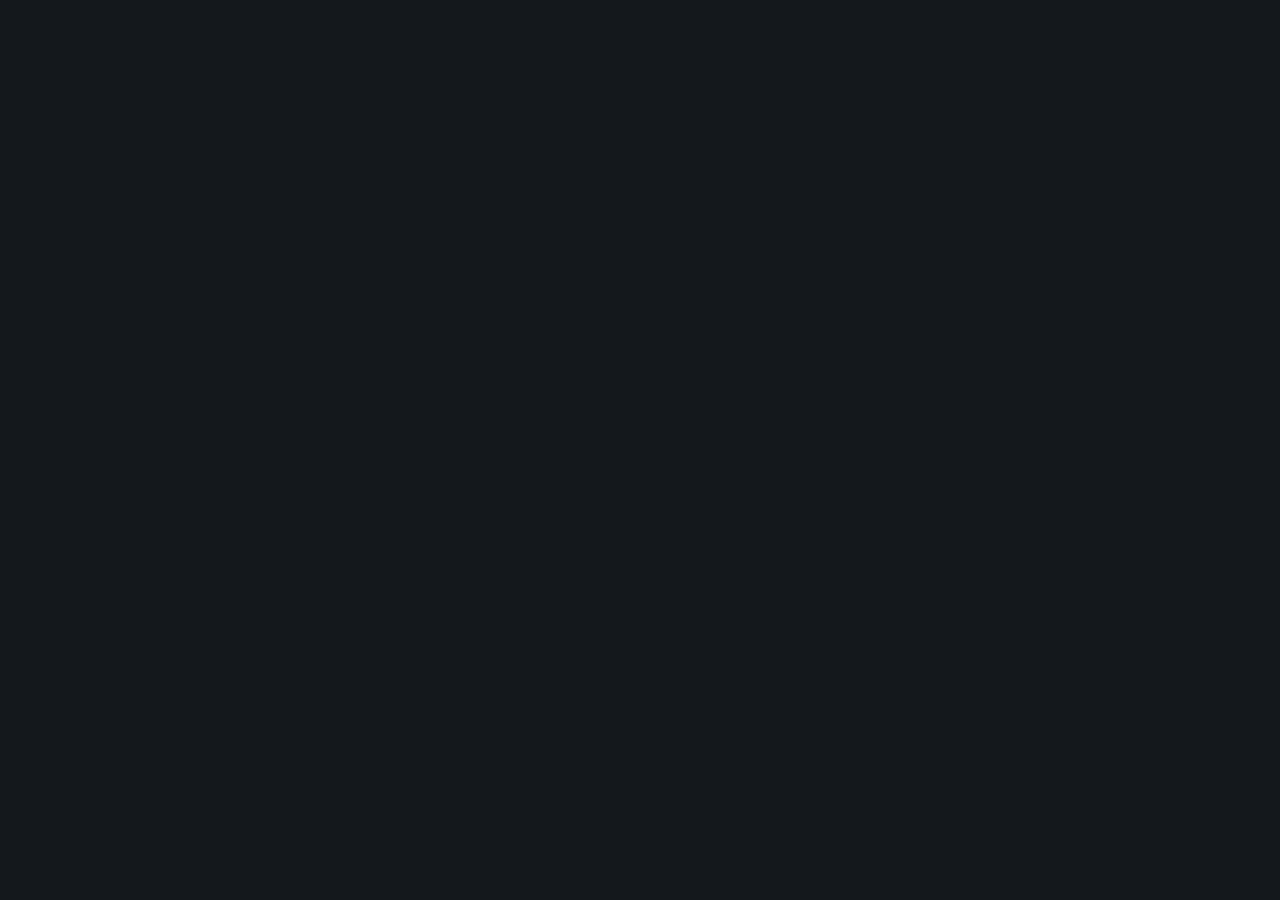
==== index.html @ e414489f "Create index.html" ====
<!DOCTYPE html>
<html lang="pt-BR">
<head>
<meta charset="UTF-8">
<meta name="viewport" content="width=device-width, initial-scale=1.0">
<title>Aula Gratuita: Direção Hidráulica | Odirlei Gobbo</title>
<meta name="description" content="Aula gratuita — como transformar direção hidráulica em um dos serviços mais rentáveis da sua oficina.">

<link rel="preconnect" href="https://fonts.googleapis.com">
<link rel="preconnect" href="https://fonts.gstatic.com" crossorigin>
<link href="https://fonts.googleapis.com/css2?family=Bebas+Neue&family=IBM+Plex+Sans:wght@400;500;600;700&family=IBM+Plex+Mono:wght@400;500;600;700&display=swap" rel="stylesheet">

<style>
  :root{
    --bg: #14181c;
    --bg-panel: #1c2228;
    --bg-panel-2: #222a31;
    --steel: #3c454e;
    --steel-line: #2b323a;
    --accent: #dc1409;
    --accent-2: #2b1c68;
    --accent-2-light: #9f98bb;
    --accent-dim: #a30f07;
    --accent-glow: rgba(220,20,9,0.35);
    --text: #ece7dc;
    --text-dim: #9aa4ac;
    --text-faint: #626b72;
    --paper: #f4f2ec;
    --radius: 4px;
  }
  *{ box-sizing:border-box; margin:0; padding:0; }
  html{ scroll-behavior:smooth; }
  body{
    background: var(--bg);
    background-image:
      radial-gradient(circle at 15% 0%, rgba(220,20,9,0.06), transparent 45%),
      repeating-linear-gradient(135deg, rgba(255,255,255,0.012) 0px, rgba(255,255,255,0.012) 1px, transparent 1px, transparent 8px);
    color: var(--text);
    font-family:'IBM Plex Sans', sans-serif;
    -webkit-font-smoothing: antialiased;
  }
  a{ color:inherit; }
  img{ max-width:100%; display:block; }
  .display{ font-family:'Bebas Neue', sans-serif; letter-spacing:0.01em; }
  .mono{ font-family:'IBM Plex Mono', monospace; }
  .wrap{ max-width: 720px; margin:0 auto; padding: 0 20px; }
  section{ padding: 48px 0; }
  .eyebrow{ font-size:12px; letter-spacing:0.14em; text-transform:uppercase; font-weight:700; margin-bottom:12px; }
  .eyebrow.blue{ color: var(--accent-2-light); }
  .eyebrow.red{ color: var(--accent); }
  h2.display{ font-size: 30px; line-height:1.05; margin-bottom:16px; }
  p.lead{ color: var(--text-dim); font-size:16px; line-height:1.6; }

  header.topbar{
    display:flex; align-items:center; justify-content:center;
    padding: 18px 20px;
    border-bottom: 1px solid var(--steel-line);
  }
  .brand-mark{ height:42px; padding:5px 10px; background:var(--paper); border-radius:8px; display:flex; align-items:center; }
  .brand-mark img{ height:100%; width:auto; }

  .hero{ padding-top: 36px; text-align:center; }
  h1.display{
    font-size: 40px; line-height: 1.0; margin-bottom:16px;
  }
  h1.display .hl{ color: var(--accent); }
  .hero-sub{ color:var(--text-dim); font-size:16px; line-height:1.6; max-width:52ch; margin:0 auto 8px; }

  /* video */
  .video-wrap{
    position:relative; aspect-ratio:16/9; border-radius:var(--radius); overflow:hidden;
    border:1px solid var(--steel-line); background:#000; cursor:pointer; margin: 28px 0 20px;
  }
  .video-wrap img{ width:100%;
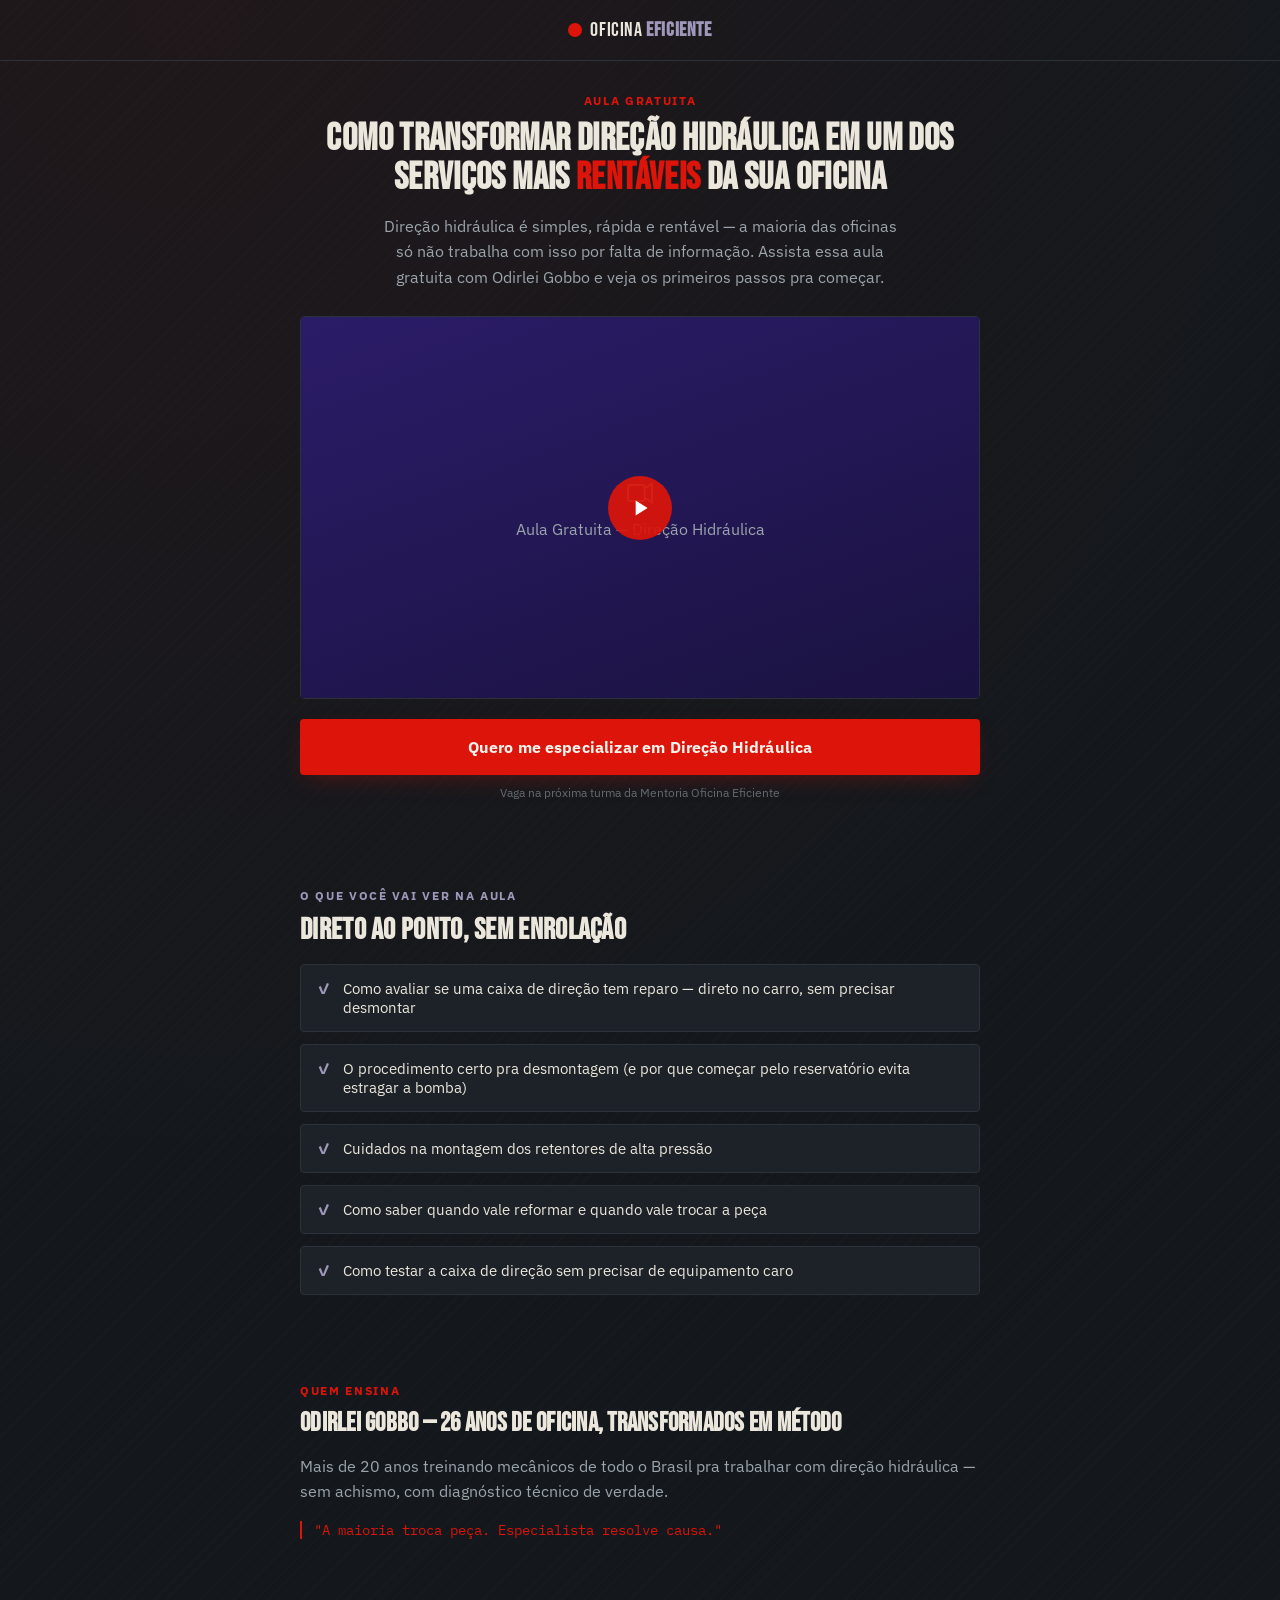
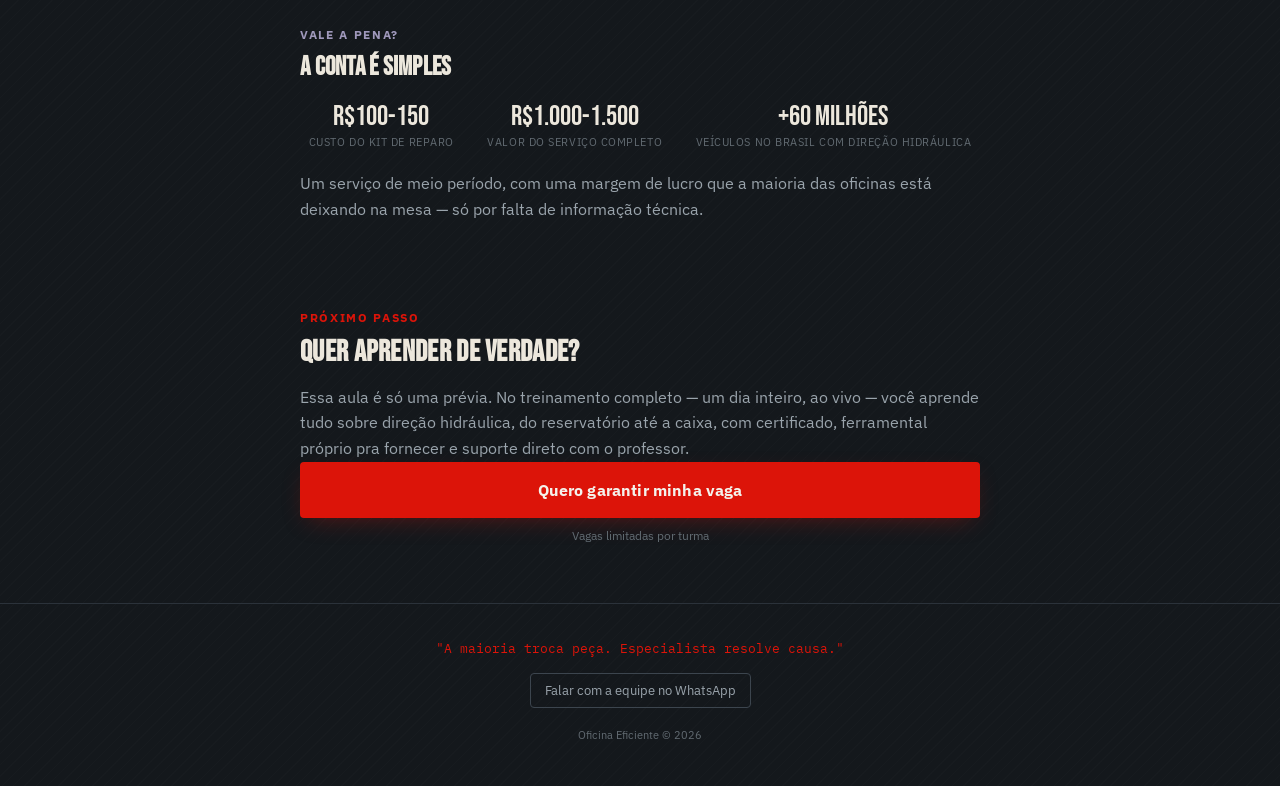
==== commit 0787d619: "Update index.html" ====
--- a/index.html
+++ b/index.html
@@ -20,8 +20,6 @@
     --accent: #dc1409;
     --accent-2: #2b1c68;
     --accent-2-light: #9f98bb;
-    --accent-dim: #a30f07;
-    --accent-glow: rgba(220,20,9,0.35);
     --text: #ece7dc;
     --text-dim: #9aa4ac;
     --text-faint: #626b72;
@@ -44,7 +42,7 @@
   .display{ font-family:'Bebas Neue', sans-serif; letter-spacing:0.01em; }
   .mono{ font-family:'IBM Plex Mono', monospace; }
   .wrap{ max-width: 720px; margin:0 auto; padding: 0 20px; }
-  section{ padding: 48px 0; }
+  section{ padding: 44px 0; }
   .eyebrow{ font-size:12px; letter-spacing:0.14em; text-transform:uppercase; font-weight:700; margin-bottom:12px; }
   .eyebrow.blue{ color: var(--accent-2-light); }
   .eyebrow.red{ color: var(--accent); }
@@ -56,19 +54,154 @@
     padding: 18px 20px;
     border-bottom: 1px solid var(--steel-line);
   }
-  .brand-mark{ height:42px; padding:5px 10px; background:var(--paper); border-radius:8px; display:flex; align-items:center; }
-  .brand-mark img{ height:100%; width:auto; }
-
-  .hero{ padding-top: 36px; text-align:center; }
-  h1.display{
-    font-size: 40px; line-height: 1.0; margin-bottom:16px;
-  }
+  .brand-mark{
+    display:flex; align-items:center; gap:8px;
+  }
+  .brand-mark .dot{
+    width:14px; height:14px; border-radius:50%; background:var(--accent);
+  }
+  .brand-mark span{
+    font-family:'Bebas Neue', sans-serif; font-size:20px; letter-spacing:0.03em; color:var(--text);
+  }
+  .brand-mark span b{ color: var(--accent-2-light); }
+
+  .hero{ padding-top: 32px; text-align:center; }
+  h1.display{ font-size: 38px; line-height: 1.02; margin-bottom:16px; }
   h1.display .hl{ color: var(--accent); }
   .hero-sub{ color:var(--text-dim); font-size:16px; line-height:1.6; max-width:52ch; margin:0 auto 8px; }
 
-  /* video */
   .video-wrap{
     position:relative; aspect-ratio:16/9; border-radius:var(--radius); overflow:hidden;
-    border:1px solid var(--steel-line); background:#000; cursor:pointer; margin: 28px 0 20px;
-  }
-  .video-wrap img{ width:100%;
+    border:1px solid var(--steel-line); background:#000; cursor:pointer; margin: 26px 0 20px;
+  }
+  .video-wrap img{ width:100%; height:100%; object-fit:cover; opacity:0.85; }
+  .video-wrap iframe{ width:100%; height:100%; border:none; }
+  .video-fallback{
+    position:absolute; inset:0; display:flex; align-items:center; justify-content:center;
+    background: linear-gradient(160deg, var(--accent-2), #1a1240); flex-direction:column; gap:10px; color:var(--text-dim);
+  }
+  .video-play{ position:absolute; inset:0; display:flex; align-items:center; justify-content:center; z-index:2; pointer-events:none; }
+  .video-play .circle{
+    width:64px; height:64px; border-radius:50%; background:rgba(220,20,9,0.92);
+    display:flex; align-items:center; justify-content:center;
+  }
+  .video-play svg{ width:26px; height:26px; }
+
+  .cta-btn{
+    display:block; text-align:center; background:var(--accent); color:var(--paper);
+    font-weight:700; font-size:16px; letter-spacing:0.01em;
+    padding:18px 24px; border-radius: var(--radius); text-decoration:none;
+    box-shadow: 0 8px 24px -8px rgba(220,20,9,0.35);
+  }
+  .cta-btn:hover{ background:#f0271a; }
+  .cta-sub{ text-align:center; font-size:12px; color:var(--text-faint); margin-top:10px; }
+
+  .learn-list{ list-style:none; margin-top:18px; display:flex; flex-direction:column; gap:12px; }
+  .learn-list li{
+    display:flex; gap:12px; align-items:flex-start;
+    background: var(--bg-panel); border:1px solid var(--steel-line); border-radius:var(--radius);
+    padding:14px 16px; font-size:15px; color:var(--text);
+  }
+  .learn-list li .ok{ color: var(--accent-2-light); font-weight:700; flex-shrink:0; }
+
+  .authority-quote{
+    margin-top:16px; font-family:'IBM Plex Mono', monospace; font-size:14px; color:var(--accent);
+    border-left:2px solid var(--accent); padding-left:12px;
+  }
+
+  .stat-row{ display:flex; justify-content:space-around; text-align:center; margin:22px 0; flex-wrap:wrap; gap:16px; }
+  .stat-row .item .n{ font-family:'Bebas Neue', sans-serif; font-size:28px; color:var(--text); line-height:1; }
+  .stat-row .item .l{ font-size:11px; color:var(--text-faint); text-transform:uppercase; letter-spacing:0.05em; margin-top:4px; }
+
+  footer{ text-align:center; padding: 36px 20px 44px; border-top:1px solid var(--steel-line); margin-top:16px; }
+  .footer-sig{ font-family:'IBM Plex Mono', monospace; font-size:13px; color:var(--accent); margin-bottom:16px; }
+  .footer-wa{
+    display:inline-flex; align-items:center; gap:8px; color:var(--text-dim); font-size:13px;
+    text-decoration:none; border:1px solid var(--steel); padding:8px 14px; border-radius:var(--radius);
+  }
+  .footer-copy{ font-size:11px; color:var(--text-faint); margin-top:20px; }
+</style>
+</head>
+<body>
+
+<header class="topbar">
+  <div class="brand-mark"><div class="dot"></div><span>OFICINA <b>EFICIENTE</b></span></div>
+</header>
+
+<main class="wrap">
+
+  <section class="hero">
+    <div class="eyebrow red">Aula gratuita</div>
+    <h1 class="display">COMO TRANSFORMAR DIREÇÃO HIDRÁULICA EM UM DOS SERVIÇOS MAIS <span class="hl">RENTÁVEIS</span> DA SUA OFICINA</h1>
+    <p class="hero-sub">Direção hidráulica é simples, rápida e rentável — a maioria das oficinas só não trabalha com isso por falta de informação. Assista essa aula gratuita com Odirlei Gobbo e veja os primeiros passos pra começar.</p>
+
+    <div class="video-wrap" id="video-wrap">
+      <div class="video-fallback">
+        <svg viewBox="0 0 24 24" width="32" height="32" fill="none" stroke="currentColor" stroke-width="1.5"><path d="M15.5 8.5 21 5v14l-5.5-3.5"/><rect x="3" y="6" width="12.5" height="12" rx="1.5"/></svg>
+        <span>Aula Gratuita — Direção Hidráulica</span>
+      </div>
+      <img src="https://i.ytimg.com/vi/qK7X7hgpfPw/hqdefault.jpg" alt="Aula gratuita direção hidráulica" loading="lazy" onerror="this.style.display='none'">
+      <div class="video-play"><div class="circle">
+        <svg viewBox="0 0 24 24" fill="white"><path d="M8 5v14l11-7z"/></svg>
+      </div></div>
+    </div>
+
+    <a class="cta-btn" href="https://vendas.oficinaeficiente.com.br" id="cta-hero">Quero me especializar em Direção Hidráulica</a>
+    <div class="cta-sub">Vaga na próxima turma da Mentoria Oficina Eficiente</div>
+  </section>
+
+  <section>
+    <div class="eyebrow blue">O que você vai ver na aula</div>
+    <h2 class="display">DIRETO AO PONTO, SEM ENROLAÇÃO</h2>
+    <ul class="learn-list">
+      <li><span class="ok">✓</span> Como avaliar se uma caixa de direção tem reparo — direto no carro, sem precisar desmontar</li>
+      <li><span class="ok">✓</span> O procedimento certo pra desmontagem (e por que começar pelo reservatório evita estragar a bomba)</li>
+      <li><span class="ok">✓</span> Cuidados na montagem dos retentores de alta pressão</li>
+      <li><span class="ok">✓</span> Como saber quando vale reformar e quando vale trocar a peça</li>
+      <li><span class="ok">✓</span> Como testar a caixa de direção sem precisar de equipamento caro</li>
+    </ul>
+  </section>
+
+  <section>
+    <div class="eyebrow red">Quem ensina</div>
+    <h2 class="display" style="font-size:26px;">ODIRLEI GOBBO — 26 ANOS DE OFICINA, TRANSFORMADOS EM MÉTODO</h2>
+    <p class="lead">Mais de 20 anos treinando mecânicos de todo o Brasil pra trabalhar com direção hidráulica — sem achismo, com diagnóstico técnico de verdade.</p>
+    <div class="authority-quote">"A maioria troca peça. Especialista resolve causa."</div>
+  </section>
+
+  <section>
+    <div class="eyebrow blue">Vale a pena?</div>
+    <h2 class="display" style="font-size:26px;">A CONTA É SIMPLES</h2>
+    <div class="stat-row">
+      <div class="item"><div class="n mono">R$100-150</div><div class="l">Custo do kit de reparo</div></div>
+      <div class="item"><div class="n mono">R$1.000-1.500</div><div class="l">Valor do serviço completo</div></div>
+      <div class="item"><div class="n mono">+60 milhões</div><div class="l">Veículos no Brasil com direção hidráulica</div></div>
+    </div>
+    <p class="lead">Um serviço de meio período, com uma margem de lucro que a maioria das oficinas está deixando na mesa — só por falta de informação técnica.</p>
+  </section>
+
+  <section id="inscricao">
+    <div class="eyebrow red">Próximo passo</div>
+    <h2 class="display">QUER APRENDER DE VERDADE?</h2>
+    <p class="lead">Essa aula é só uma prévia. No treinamento completo — um dia inteiro, ao vivo — você aprende tudo sobre direção hidráulica, do reservatório até a caixa, com certificado, ferramental próprio pra fornecer e suporte direto com o professor.</p>
+    <a class="cta-btn" href="https://vendas.oficinaeficiente.com.br">Quero garantir minha vaga</a>
+    <div class="cta-sub">Vagas limitadas por turma</div>
+  </section>
+
+</main>
+
+<footer>
+  <div class="footer-sig">"A maioria troca peça. Especialista resolve causa."</div>
+  <a class="footer-wa" href="https://wa.me/5511964078463" target="_blank">Falar com a equipe no WhatsApp</a>
+  <div class="footer-copy">Oficina Eficiente © 2026</div>
+</footer>
+
+<script>
+const videoWrap = document.getElementById('video-wrap');
+videoWrap.addEventListener('click', () => {
+  videoWrap.innerHTML = '<iframe src="https://www.youtube.com/embed/qK7X7hgpfPw?autoplay=1" allow="autoplay; encrypted-media" allowfullscreen></iframe>';
+});
+</script>
+
+</body>
+</html>
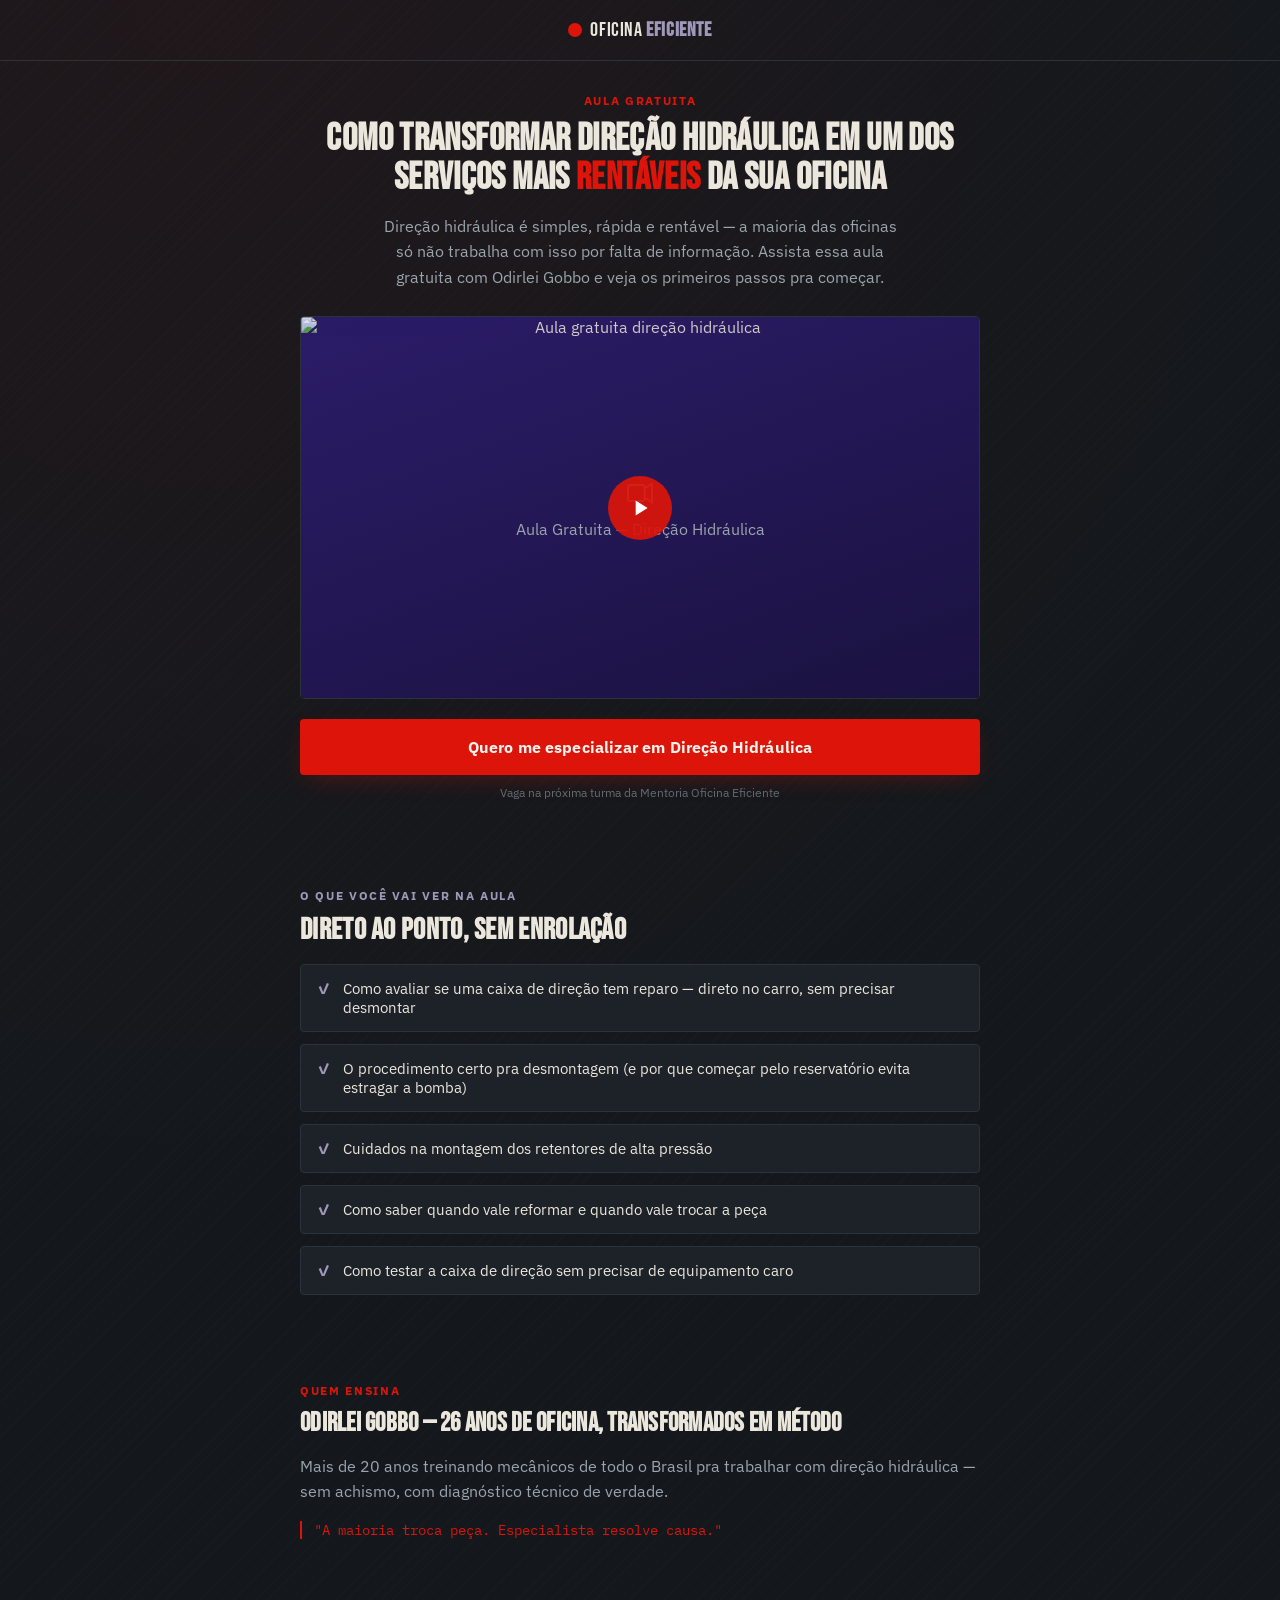
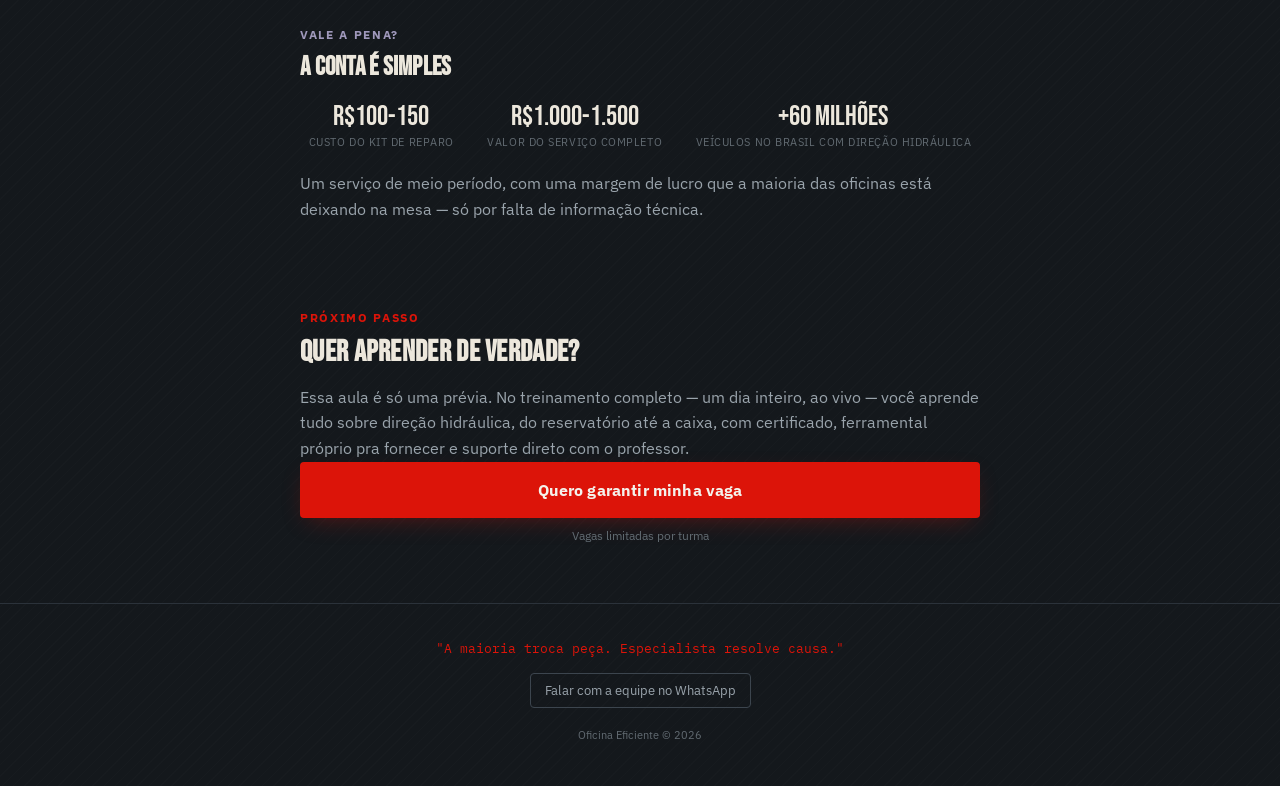
==== commit a7cf4563: "Add files via upload" ====
--- a/index.html
+++ b/index.html
@@ -6,8 +6,20 @@
 <title>Aula Gratuita: Direção Hidráulica | Odirlei Gobbo</title>
 <meta name="description" content="Aula gratuita — como transformar direção hidráulica em um dos serviços mais rentáveis da sua oficina.">
 
+<meta property="og:type" content="website">
+<meta property="og:title" content="Aula Gratuita: Direção Hidráulica | Odirlei Gobbo">
+<meta property="og:description" content="Aula gratuita — como transformar direção hidráulica em um dos serviços mais rentáveis da sua oficina.">
+<meta property="og:image" content="https://i.ytimg.com/vi/qK7X7hgpfPw/maxresdefault.jpg">
+<meta property="og:url" content="https://aulagratuita.oficinaeficiente.com.br">
+<meta property="og:locale" content="pt_BR">
+<meta name="twitter:card" content="summary_large_image">
+<meta name="twitter:title" content="Aula Gratuita: Direção Hidráulica | Odirlei Gobbo">
+<meta name="twitter:description" content="Aula gratuita — como transformar direção hidráulica em um dos serviços mais rentáveis da sua oficina.">
+<meta name="twitter:image" content="https://i.ytimg.com/vi/qK7X7hgpfPw/maxresdefault.jpg">
+
 <link rel="preconnect" href="https://fonts.googleapis.com">
 <link rel="preconnect" href="https://fonts.gstatic.com" crossorigin>
+<link rel="preload" as="style" href="https://fonts.googleapis.com/css2?family=Bebas+Neue&family=IBM+Plex+Sans:wght@400;500;600;700&family=IBM+Plex+Mono:wght@400;500;600;700&display=swap">
 <link href="https://fonts.googleapis.com/css2?family=Bebas+Neue&family=IBM+Plex+Sans:wght@400;500;600;700&family=IBM+Plex+Mono:wght@400;500;600;700&display=swap" rel="stylesheet">
 
 <style>
@@ -140,7 +152,7 @@
         <svg viewBox="0 0 24 24" width="32" height="32" fill="none" stroke="currentColor" stroke-width="1.5"><path d="M15.5 8.5 21 5v14l-5.5-3.5"/><rect x="3" y="6" width="12.5" height="12" rx="1.5"/></svg>
         <span>Aula Gratuita — Direção Hidráulica</span>
       </div>
-      <img src="https://i.ytimg.com/vi/qK7X7hgpfPw/hqdefault.jpg" alt="Aula gratuita direção hidráulica" loading="lazy" onerror="this.style.display='none'">
+      <img src="https://i.ytimg.com/vi/qK7X7hgpfPw/maxresdefault.jpg" alt="Aula gratuita direção hidráulica" loading="eager" fetchpriority="high" onerror="this.onerror=null;this.src='https://i.ytimg.com/vi/qK7X7hgpfPw/hqdefault.jpg'">
       <div class="video-play"><div class="circle">
         <svg viewBox="0 0 24 24" fill="white"><path d="M8 5v14l11-7z"/></svg>
       </div></div>
@@ -203,5 +215,61 @@
 });
 </script>
 
+<!-- Meta Pixel -->
+<script>
+!function(f,b,e,v,n,t,s)
+{if(f.fbq)return;n=f.fbq=function(){n.callMethod?
+n.callMethod.apply(n,arguments):n.queue.push(arguments)};
+if(!f._fbq)f._fbq=n;n.push=n;n.loaded=!0;n.version='2.0';
+n.queue=[];t=b.createElement(e);t.async=!0;
+t.src=v;s=b.getElementsByTagName(e)[0];
+s.parentNode.insertBefore(t,s)}(window, document,'script',
+'https://connect.facebook.net/en_US/fbevents.js');
+fbq('init', '925792546368884');
+fbq('track', 'PageView');
+
+function trackBoth(eventName, customData) {
+  var eventId = Date.now() + '-' + Math.random().toString(36).slice(2, 11);
+  fbq('track', eventName, customData, { eventID: eventId });
+  fetch('/api/track', {
+    method: 'POST',
+    headers: { 'Content-Type': 'application/json' },
+    body: JSON.stringify({
+      event_name: eventName,
+      event_id: eventId,
+      event_source_url: window.location.href,
+      custom_data: customData
+    }),
+    keepalive: true
+  }).catch(function () {});
+}
+
+trackBoth('ViewContent', {
+  content_name: 'Aula Gratuita - Direcao Hidraulica',
+  content_category: 'lead_magnet'
+});
+
+// Sinal de intenção: clique em qualquer CTA que leva pra página de vendas.
+// Como esta página não tem formulário próprio de captura, este é o
+// evento mais próximo de "Lead" que dá pra medir aqui.
+document.querySelectorAll('a.cta-btn').forEach(function (btn) {
+  btn.addEventListener('click', function () {
+    trackBoth('Lead', {
+      content_name: 'Aula Gratuita - Direcao Hidraulica',
+      content_category: 'lead_magnet'
+    });
+  });
+});
+</script>
+<noscript>
+  <img height="1" width="1" style="display:none"
+    src="https://www.facebook.com/tr?id=925792546368884&ev=PageView&noscript=1" alt="">
+</noscript>
+<!-- End Meta Pixel -->
+
+<!-- Cloudflare Web Analytics -->
+<script type='module' src='https://static.cloudflareinsights.com/beacon.min.js' data-cf-beacon='{"token": "b216ddb090f945f8b7bb9ae50a1e1b02"}'></script>
+<!-- End Cloudflare Web Analytics -->
+
 </body>
 </html>
